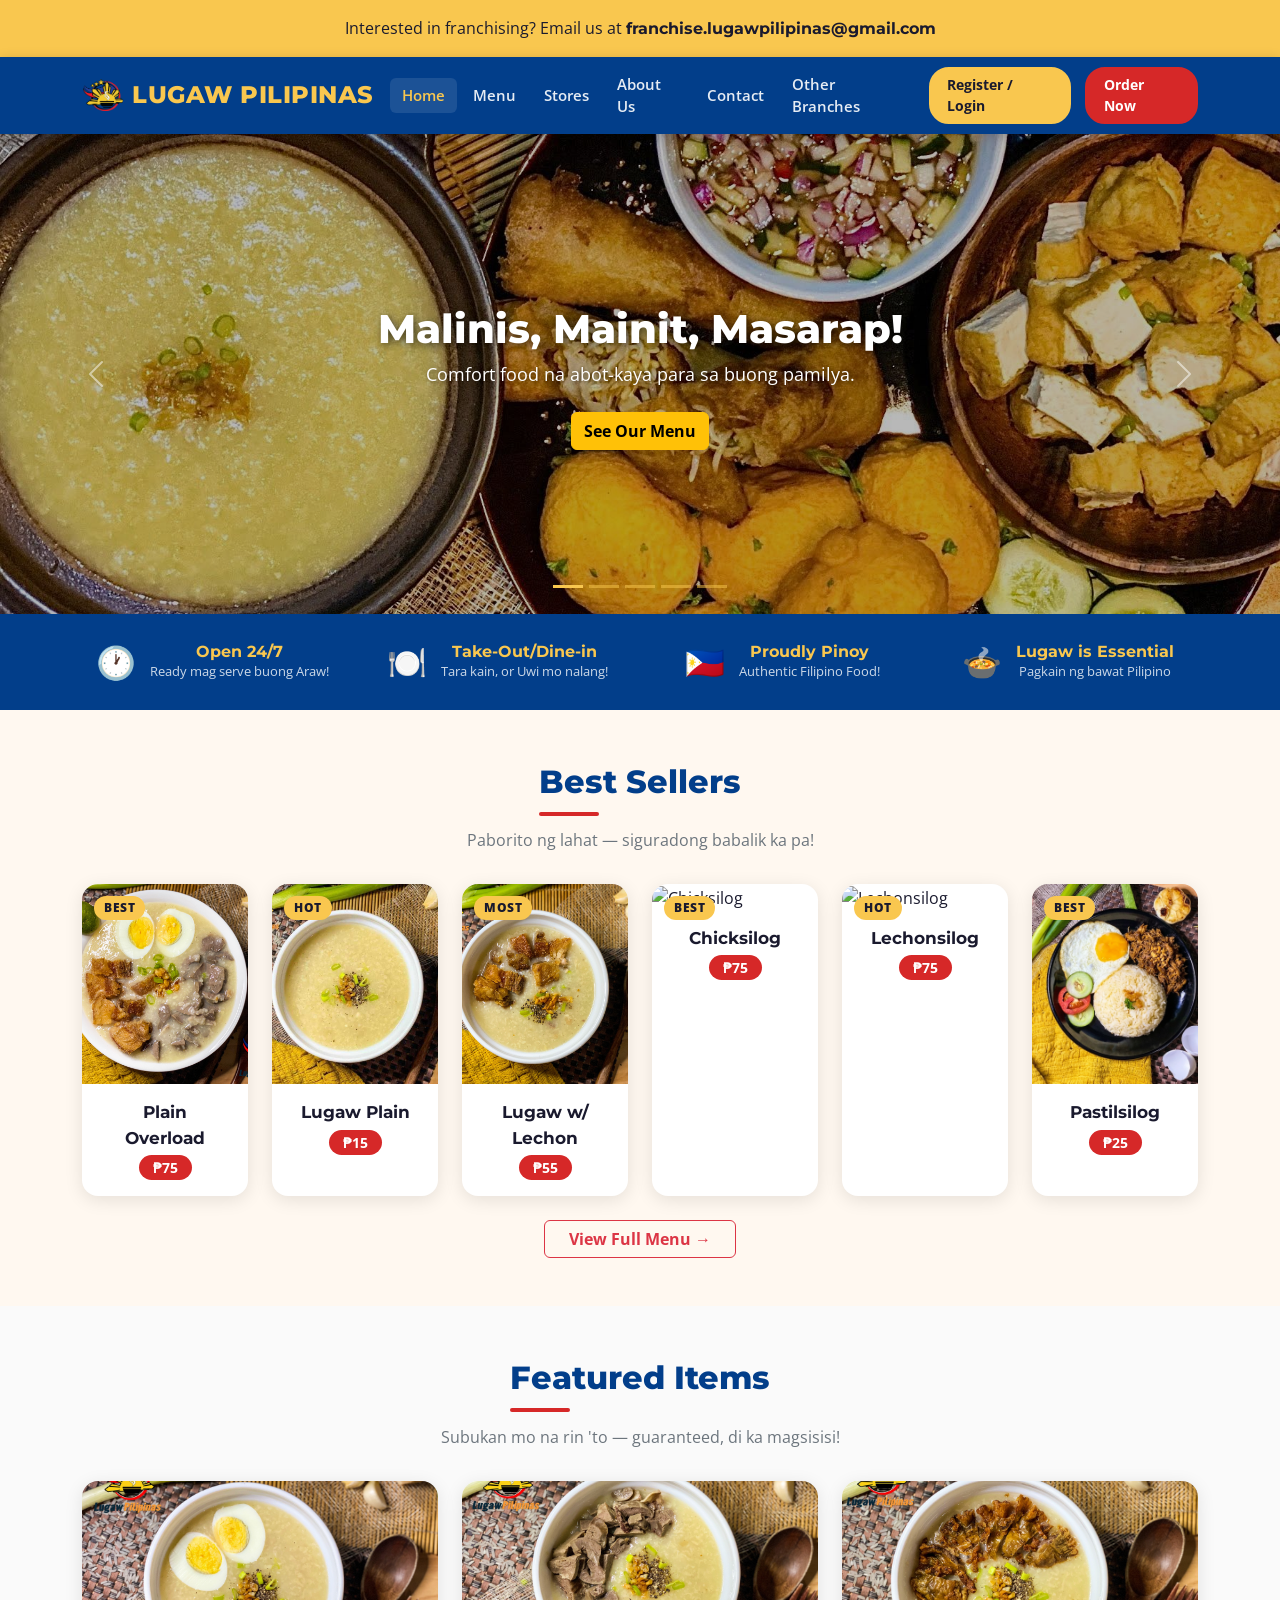
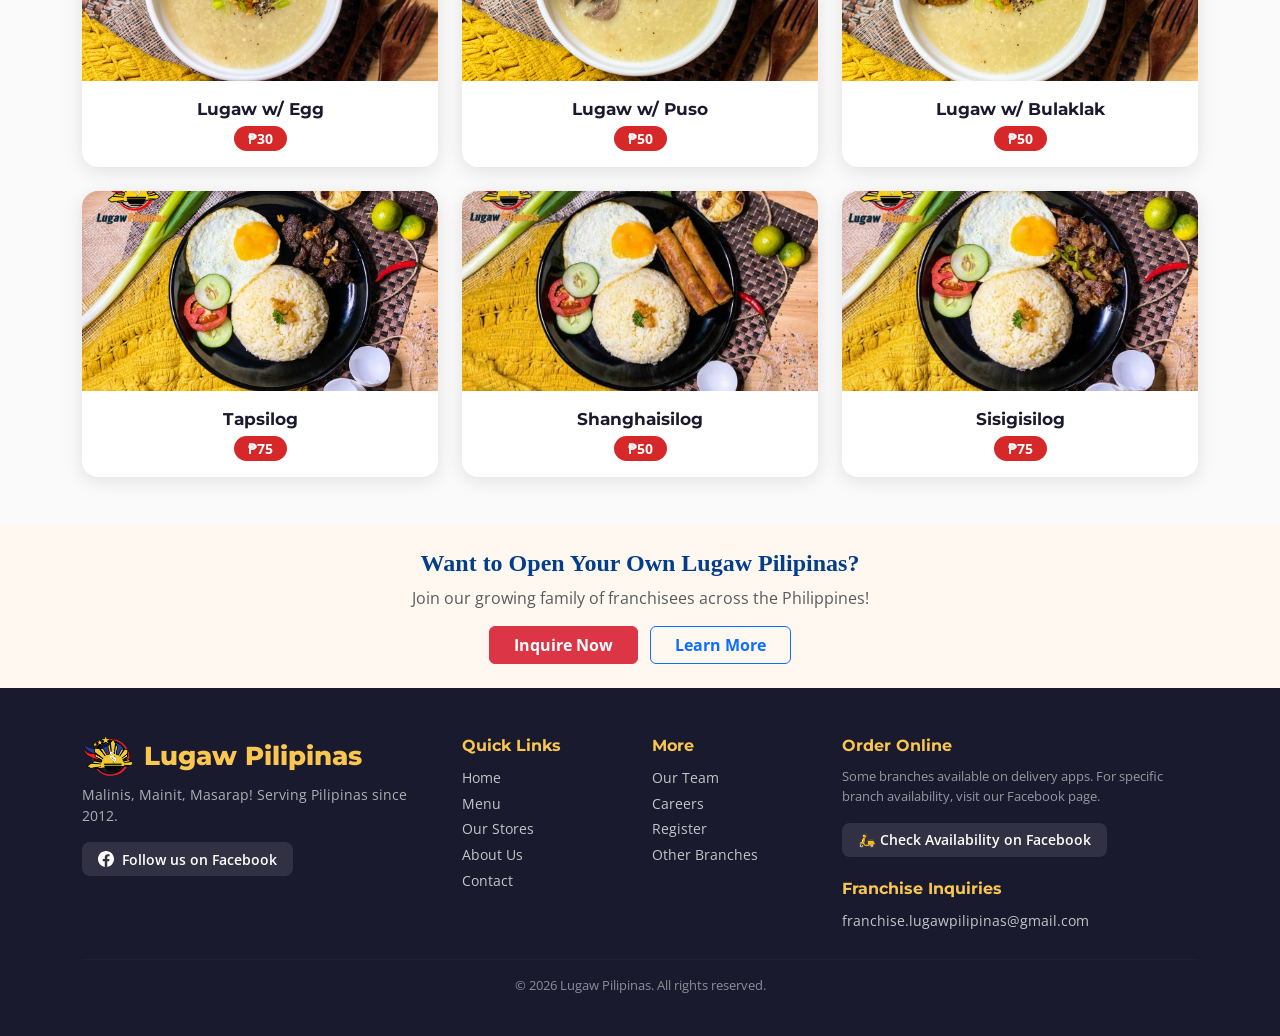
==== index.html @ b38a5993 "Initial commit" ====
<!DOCTYPE html>
<head>
  <meta charset="UTF-8">
  <meta name="viewport" content="width=device-width, initial-scale=1.0">
  <title>Lugaw Pilipinas</title>
  <link rel="icon" type="image/png" href="images/LP_logo.png">
  <link rel="stylesheet" href="https://cdn.jsdelivr.net/npm/bootstrap@5.3.3/dist/css/bootstrap.min.css">
  <link rel="stylesheet" href="style.css">
</head>


<div class="franchise-strip">
    Interested in franchising? Email us at 
  <a href="mailto:franchise.lugawpilipinas@gmail.com">franchise.lugawpilipinas@gmail.com</a>
</div>


<nav class="navbar navbar-expand-lg">
  <div class="container">
    <a class="navbar-brand" href="index.html">
      <img src="images/LP_logo.png" onerror="this.style.display='none'">
      LUGAW PILIPINAS
    </a>
    <button class="navbar-toggler" type="button" data-bs-toggle="collapse" data-bs-target="#navMenu">
      <span class="navbar-toggler-icon"></span>
    </button>
    <div class="collapse navbar-collapse" id="navMenu">
      <ul class="navbar-nav ms-auto align-items-lg-center gap-1 mb-2 mb-lg-0">
        <li class="nav-item"><a class="nav-link active" href="index.html">Home</a></li>
        <li class="nav-item"><a class="nav-link" href="menu.html">Menu</a></li>
        <li class="nav-item"><a class="nav-link" href="branches.html">Stores</a></li>
        <li class="nav-item"><a class="nav-link" href="about.html">About Us</a></li>
        <li class="nav-item"><a class="nav-link" href="contact.html">Contact</a></li>
        <li class="nav-item">
          <a class="nav-link" href="https://www.google.com/maps/d/u/0/viewer?mid=1OYzXHNmvgq7VIw6XNcVgfsCCvKDxKvw&femb=1&ll=14.51288970829258%2C122.17205900000002&z=8" target="_blank">Other Branches</a>
        </li>
      </ul>
      <div class="ms-lg-3 d-flex gap-2 mt-2 mt-lg-0">
        <a class="nav-link btn-register" href="register.html">Register / Login</a>
        <a class="nav-link btn-order" href="https://www.foodpanda.com.ph" target="_blank">Order Now</a>
      </div>
    </div>
  </div>
</nav>


<div id="heroCarousel" class="carousel slide carousel-fade" data-bs-ride="carousel" data-bs-interval="4000">
  <div class="carousel-indicators">
    <button type="button" data-bs-target="#heroCarousel" data-bs-slide-to="0" class="active"></button>
    <button type="button" data-bs-target="#heroCarousel" data-bs-slide-to="1"></button>
    <button type="button" data-bs-target="#heroCarousel" data-bs-slide-to="2"></button>
    <button type="button" data-bs-target="#heroCarousel" data-bs-slide-to="3"></button>
    <button type="button" data-bs-target="#heroCarousel" data-bs-slide-to="4"></button>
  </div>
  <div class="carousel-inner">
    <div class="carousel-item active">
      <img src="images/Lugaw1.png" alt="Lugaw1">
      <div class="carousel-caption">
        <h2>Malinis, Mainit, Masarap!</h2>
        <p>Comfort food na abot-kaya para sa buong pamilya.</p>
        <a href="menu.html" class="btn btn-warning fw-bold mt-2">See Our Menu</a>
      </div>
    </div>
    <div class="carousel-item">
      <img src="images/Lugaw2.png" alt="Lugaw2">
      <div class="carousel-caption">
        <h2>The Original Lugaw Experience</h2>
        <p>Simula sa isang kariton, lumagong naging puso ng komunidad.</p>
      </div>
    </div>
    <div class="carousel-item">
      <img src="images/Lugaw3.png" alt="Lugaw3">
      <div class="carousel-caption">
        <h2>Silog Meals & More</h2>
        <p>Chicksilog, Tapsilog, Lechonsilog — piling-pili ang sarap!</p>
      </div>
    </div>
    <div class="carousel-item">
      <img src="images/Lugaw4.png" alt="Lugaw4">
      <div class="carousel-caption">
        <h2>Everyone’s go-to choice</h2>
        <p>Mula estudyante hanggang kay lola—abot-kaya pero masarap, mula pastil at lugaw hanggang sa mga silog meals.</p>
      </div>
    </div>
    <div class="carousel-item">
      <img src="images/Lugaw5.png" alt="Lugaw5">
      <div class="carousel-caption">
        <h2>12 Years of Serving Pilipinas</h2>
        <p>Naglilingkod nang may pagmamahal mula pa noong simula.</p>
        <a href="about.html" class="btn btn-outline-light fw-bold mt-2">Our Story</a>
      </div>
    </div>
  </div>
  <button class="carousel-control-prev" type="button" data-bs-target="#heroCarousel" data-bs-slide="prev">
    <span class="carousel-control-prev-icon"></span>
  </button>
  <button class="carousel-control-next" type="button" data-bs-target="#heroCarousel" data-bs-slide="next">
    <span class="carousel-control-next-icon"></span>
  </button>
</div>
<div class="features-strip">
  <div class="container">
    <div class="row text-center gy-3">
      <div class="col-6 col-md-3">
        <div class="feature-item justify-content-center">
          <img src="images/24hours.png" alt="24/7" onerror="this.outerHTML='<span style=font-size:2rem>🕐</span>'">
          <div>
            <h6>Open 24/7</h6>
            <p>Ready mag serve buong Araw!</p>
          </div>
        </div>
      </div>
      <div class="col-6 col-md-3">
        <div class="feature-item justify-content-center">
          <img src="images/grabfood.png" alt="GrabFood" onerror="this.outerHTML='<span style=font-size:2rem>🍽️</span>'">
          <div>
            <h6>Take-Out/Dine-in</h6>
            <p>Tara kain, or Uwi mo nalang!</p>
          </div>
        </div>
      </div>
      <div class="col-6 col-md-3">
        <div class="feature-item justify-content-center">
          <img src="images/foodpanda.png" alt="foodpanda" onerror="this.outerHTML='<span style=font-size:2rem>🇵🇭</span>'">
          <div>
            <h6>Proudly Pinoy</h6>
            <p>Authentic Filipino Food!</p>
          </div>
        </div>
      </div>
      <div class="col-6 col-md-3">
        <div class="feature-item justify-content-center">
          <img src="images/essential.png" alt="Essential" onerror="this.outerHTML='<span style=font-size:2rem>🍲</span>'">
          <div>
            <h6>Lugaw is Essential</h6>
            <p>Pagkain ng bawat Pilipino</p>
          </div>
        </div>
      </div>
    </div>
  </div>
</div>

<section class="py-5 bg-offwhite">
  <div class="container">
    <div class="text-center mb-4">
      <span class="section-title">Best Sellers</span>
      <p class="section-sub mt-2">Paborito ng lahat — siguradong babalik ka pa!</p>
    </div>
    <div class="row g-4">

      <div class="col-6 col-md-4 col-lg-2">
        <div class="food-card position-relative h-100">
          <span class="bestseller-badge"> Best</span>
          <img src="images/LugawOverload.png" alt="Lugaw Overload">
          <div class="card-body text-center">
            <div class="card-title">Plain Overload</div>
            <span class="price-tag">₱75</span>
          </div>
        </div>
      </div>

      <div class="col-6 col-md-4 col-lg-2">
        <div class="food-card position-relative h-100">
          <span class="bestseller-badge"> Hot</span>
          <img src="images/PlainLugaw.png" alt="Lugaw Plain">
          <div class="card-body text-center">
            <div class="card-title">Lugaw Plain</div>
            <span class="price-tag">₱15</span>
          </div>
        </div>
      </div>

      <div class="col-6 col-md-4 col-lg-2">
        <div class="food-card position-relative h-100">
          <span class="bestseller-badge"> Most</span>
          <img src="images/LugawLechon.png" alt="Lugaw Lechon">
          <div class="card-body text-center">
            <div class="card-title">Lugaw w/ Lechon</div>
            <span class="price-tag">₱55</span>
          </div>
        </div>
      </div>

      <div class="col-6 col-md-4 col-lg-2">
        <div class="food-card position-relative h-100">
          <span class="bestseller-badge"> Best</span>
          <img src="images/Chicksilog.png" alt="Chicksilog">
          <div class="card-body text-center">
            <div class="card-title">Chicksilog</div>
            <span class="price-tag">₱75</span>
          </div>
        </div>
      </div>

      <div class="col-6 col-md-4 col-lg-2">
        <div class="food-card position-relative h-100">
          <span class="bestseller-badge"> Hot</span>
          <img src="images/Lechonsilog.png" alt="Lechonsilog">
          <div class="card-body text-center">
            <div class="card-title">Lechonsilog</div>
            <span class="price-tag">₱75</span>
          </div>
        </div>
      </div>

      <div class="col-6 col-md-4 col-lg-2">
        <div class="food-card position-relative h-100">
          <span class="bestseller-badge"> Best</span>
          <img src="images/PastilEgg.png" alt="PastilEgg">
          <div class="card-body text-center">
            <div class="card-title">Pastilsilog</div>
            <span class="price-tag">₱25</span>
          </div>
        </div>
      </div>

    </div>
    <div class="text-center mt-4">
      <a href="menu.html" class="btn btn-outline-danger fw-bold px-4">View Full Menu →</a>
    </div>
  </div>
</section>

<section class="py-5">
  <div class="container">
    <div class="text-center mb-4">
      <span class="section-title">Featured Items</span>
      <p class="section-sub mt-2">Subukan mo na rin 'to — guaranteed, di ka magsisisi!</p>
    </div>
    <div class="row g-4">

      <div class="col-6 col-md-4 col-lg-2-4">
        <div class="food-card h-100">
          <img src="images/LugawEgg.png" alt="Lugaw w/ Egg">
          <div class="card-body text-center">
            <div class="card-title">Lugaw w/ Egg</div>
            <span class="price-tag">₱30</span>
          </div>
        </div>
      </div>

      <div class="col-6 col-md-4 col-lg-2-4">
        <div class="food-card h-100">
          <img src="images/LugawPuso.png" alt="Lugaw w/ Puso">
          <div class="card-body text-center">
            <div class="card-title">Lugaw w/ Puso</div>
            <span class="price-tag">₱50</span>
          </div>
        </div>
      </div>

      <div class="col-6 col-md-4 col-lg-2-4">
        <div class="food-card h-100">
          <img src="images/LugawBulaklak.png" alt="LugawBulaklak">
          <div class="card-body text-center">
            <div class="card-title">Lugaw w/ Bulaklak</div>
            <span class="price-tag">₱50</span>
          </div>
        </div>
      </div>

      <div class="col-6 col-md-4 col-lg-2-4">
        <div class="food-card h-100">
          <img src="images/Tapsilog.png" alt="Tapsilog">
          <div class="card-body text-center">
            <div class="card-title">Tapsilog</div>
            <span class="price-tag">₱75</span>
          </div>
        </div>
      </div>

      <div class="col-6 col-md-4 col-lg-2-4">
        <div class="food-card h-100">
          <img src="images/Shanghaisilog.png" alt="Shanghaisilog">
          <div class="card-body text-center">
            <div class="card-title">Shanghaisilog</div>
            <span class="price-tag">₱50</span>
          </div>
        </div>
      </div>
      <div class="col-6 col-md-4 col-lg-2-4">
        <div class="food-card h-100">
          <img src="images/Sisigsilog.png" alt="Sisigsilog">
          <div class="card-body text-center">
            <div class="card-title">Sisigisilog</div>
            <span class="price-tag">₱75</span>
          </div>
        </div>
      </div>

    </div>
  </div>
</section>


<section class="py-4 bg-offwhite">
  <div class="container text-center">
    <div class="row justify-content-center">
      <div class="col-md-8">
        <h4 style="font-family:'Baloo 2',cursive;font-weight:800;color:var(--blue)">Want to Open Your Own Lugaw Pilipinas?</h4>
        <p class="text-muted mb-3">Join our growing family of franchisees across the Philippines!</p>
        <a href="https://www.facebook.com/LugawPilipinas" class="btn btn-danger fw-bold px-4 me-2">Inquire Now</a>
        <a href="contact.html" class="btn btn-outline-primary fw-bold px-4">Learn More</a>
      </div>
    </div>
  </div>
</section>


<footer>
  <div class="container">
    <div class="row gy-4">
      <div class="col-md-4">
        <div class="footer-brand mb-2">
          <img src="images/LP_logo.png" onerror="this.style.display='none'">
          Lugaw Pilipinas
        </div>
        <p style="font-size:0.88rem;color:rgba(255,255,255,0.65)">Malinis, Mainit, Masarap! Serving Pilipinas since 2012.</p>
        <div class="mt-3">
          <a href="https://www.facebook.com/LugawPilipinas" target="_blank" class="social-icon">
            <svg width="16" height="16" fill="currentColor" viewBox="0 0 24 24"><path d="M24 12.073c0-6.627-5.373-12-12-12s-12 5.373-12 12c0 5.99 4.388 10.954 10.125 11.854v-8.385H7.078v-3.47h3.047V9.43c0-3.007 1.792-4.669 4.533-4.669 1.312 0 2.686.235 2.686.235v2.953H15.83c-1.491 0-1.956.925-1.956 1.874v2.25h3.328l-.532 3.47h-2.796v8.385C19.612 23.027 24 18.062 24 12.073z"/></svg>
            Follow us on Facebook
          </a>
        </div>
      </div>
      <div class="col-6 col-md-2">
        <h6>Quick Links</h6>
        <a href="index.html">Home</a>
        <a href="menu.html">Menu</a>
        <a href="branches.html">Our Stores</a>
        <a href="about.html">About Us</a>
        <a href="contact.html">Contact</a>
      </div>
      <div class="col-6 col-md-2">
        <h6>More</h6>
        <a href="personnel.html">Our Team</a>
        <a href="careers.html">Careers</a>
        <a href="register.html">Register</a>
        <a href="https://www.google.com/maps/d/u/0/viewer?mid=1OYzXHNmvgq7VIw6XNcVgfsCCvKDxKvw&femb=1&ll=14.51288970829258%2C122.17205900000002&z=8" target="_blank">Other Branches</a>
      </div>
      <div class="col-md-4">
        <h6>Order Online</h6>
        <p style="font-size:0.82rem;color:rgba(255,255,255,0.55)">Some branches available on delivery apps. For specific branch availability, visit our Facebook page.</p>
        <a href="https://www.facebook.com/LugawPilipinas" target="_blank" class="social-icon" style="width:fit-content">
          🛵 Check Availability on Facebook
        </a>
        <div class="mt-3">
          <h6>Franchise Inquiries</h6>
          <a href="mailto:franchise.lugawpilipinas@gmail.com">franchise.lugawpilipinas@gmail.com</a>
        </div>
      </div>
    </div>
    <hr class="footer-divider">
    <p class="footer-copy">© 2026 Lugaw Pilipinas. All rights reserved.</p>
  </div>
</footer>

<script src="https://cdn.jsdelivr.net/npm/bootstrap@5.3.3/dist/js/bootstrap.bundle.min.js"></script>
</body>
</html>
---- style.css ----
@import url('https://fonts.googleapis.com/css2?family=Montserrat:wght@400;600;700;800;900&family=Open+Sans:wght@400;600;700&display=swap');

:root {
  --red: #D62828;
  --blue: #023E8A;
  --yellow: #F9C74F;
  --white: #FAFAFA;
  --offwhite: #FFF8F0;
  --dark: #1a1a2e;
  --gray: #6c757d;
  --light-gray: #f4f4f4;
}

* { box-sizing: border-box; margin: 0; padding: 0; }

body {
  font-family: 'Open Sans', sans-serif;
  background-color: var(--white);
  color: var(--dark);
}

h1, h2, h3, h4, h5 {
  font-family: 'Montserrat', sans-serif;
} 

.navbar {
  background: var(--blue) !important;
  padding: 0.6rem 1.5rem;
  box-shadow: 0 3px 12px rgba(0,0,0,0.2);
  position: sticky;
  top: 0;
  z-index: 1000;
}

.navbar-brand {
  font-family: 'Montserrat', sans-serif;
  font-size: 1.5rem;
  font-weight: 800;
  color: var(--yellow) !important;
  letter-spacing: 0.5px;
  display: flex;
  align-items: center;
  gap: 8px;
}

.navbar-brand img {
  height: 42px;
  width: 42px;
  object-fit: contain;
  border-radius: 50%;
}

.nav-link {
  color: rgba(255,255,255,0.9) !important;
  font-weight: 600;
  font-size: 0.92rem;
  padding: 0.4rem 0.75rem !important;
  border-radius: 6px;
  transition: all 0.2s;
}

.nav-link:hover, .nav-link.active {
  color: var(--yellow) !important;
  background: rgba(255,255,255,0.1);
}

.navbar .btn-order {
  background: var(--red);
  color: #fff !important;
  border-radius: 20px;
  font-weight: 700;
  padding: 0.35rem 1.1rem !important;
  font-size: 0.88rem;
  border: 2px solid var(--red);
  transition: all 0.2s;
}

.navbar .btn-order:hover {
  background: transparent;
  color: var(--red) !important;
  border-color: var(--red);
}

.navbar .btn-register {
  background: var(--yellow);
  color: var(--dark) !important;
  border-radius: 20px;
  font-weight: 700;
  padding: 0.35rem 1rem !important;
  font-size: 0.88rem;
  border: 2px solid var(--yellow);
  margin-right: 6px;
  transition: all 0.2s;
}

.navbar .btn-register:hover {
  background: transparent;
  color: var(--yellow) !important;
}

.navbar-toggler {
  border-color: rgba(255,255,255,0.4) !important;
}

.navbar-toggler-icon {
  filter: invert(1);
}

.section-title {
  font-family: 'Montserrat', sans-serif;
  font-size: 2rem;
  font-weight: 800;
  color: var(--blue);
  position: relative;
  display: inline-block;
  margin-bottom: 0.3rem;
}

.section-title::after {
  content: '';
  display: block;
  width: 60px;
  height: 4px;
  background: var(--red);
  border-radius: 2px;
  margin-top: 6px;
}

.section-sub {
  color: var(--gray);
  font-size: 1rem;
  margin-bottom: 2rem;
}

.carousel-item {
  height: 480px;
}

.carousel-item img {
  width: 100%;
  height: 480px;
  object-fit: cover;
  filter: brightness(0.72);
}

.carousel-caption {
  bottom: 30%;
}

.carousel-caption h2 {
  font-family: 'Montserrat', sans-serif;
  font-size: 2.5rem;
  font-weight: 800;
  text-shadow: 2px 2px 8px rgba(0,0,0,0.6);
}

.carousel-caption p {
  font-size: 1.1rem;
  text-shadow: 1px 1px 4px rgba(0,0,0,0.5);
}

.carousel-indicators [data-bs-target] {
  background-color: var(--yellow);
}

.features-strip {
  background: var(--blue);
  padding: 1.5rem 0;
}

.feature-item {
  display: flex;
  align-items: center;
  gap: 14px;
  color: #fff;
}

.feature-item img {
  width: 52px;
  height: 52px;
  object-fit: contain;
}

.feature-item h6 {
  font-family: 'Montserrat', sans-serif;
  font-size: 1rem;
  font-weight: 700;
  color: var(--yellow);
  margin: 0;
}

.feature-item p {
  font-size: 0.8rem;
  color: rgba(255,255,255,0.8);
  margin: 0;
}

.food-card {
  border: none;
  border-radius: 16px;
  overflow: hidden;
  box-shadow: 0 4px 18px rgba(0,0,0,0.1);
  transition: transform 0.25s, box-shadow 0.25s;
  background: #fff;
}

.food-card:hover {
  transform: translateY(-6px);
  box-shadow: 0 10px 30px rgba(0,0,0,0.15);
}

.food-card img {
  width: 100%;
  height: 200px;
  object-fit: cover;
}

.food-card .card-body {
  padding: 1rem 1.2rem;
}

.food-card .card-title {
  font-family: 'Montserrat', sans-serif;
  font-weight: 700;
  color: var(--dark);
  font-size: 1.05rem;
}

.food-card .price-tag {
  background: var(--red);
  color: #fff;
  border-radius: 20px;
  padding: 2px 14px;
  font-size: 0.88rem;
  font-weight: 700;
  display: inline-block;
  margin-top: 4px;
}

.bestseller-badge {
  position: absolute;
  top: 12px;
  left: 12px;
  background: var(--yellow);
  color: var(--dark);
  font-size: 0.72rem;
  font-weight: 800;
  border-radius: 20px;
  padding: 3px 10px;
  letter-spacing: 0.5px;
  text-transform: uppercase;
}

.bg-offwhite { background-color: var(--offwhite); }
.bg-light-gray { background-color: var(--light-gray); }

.menu-category-header {
  background: var(--blue);
  color: var(--yellow);
  font-family: 'Montserrat', sans-serif;
  font-size: 1.5rem;
  font-weight: 800;
  padding: 0.75rem 1.5rem;
  border-radius: 12px;
  margin-bottom: 1.25rem;
  display: flex;
  align-items: center;
  gap: 10px;
}

.menu-item-row {
  display: flex;
  justify-content: space-between;
  align-items: center;
  padding: 0.6rem 0;
  border-bottom: 1px dashed #ddd;
}

.menu-item-row:last-child { border-bottom: none; }

.menu-item-name {
  font-weight: 600;
  color: var(--dark);
  font-size: 0.97rem;
}

.menu-item-price {
  font-family: 'Montserrat', sans-serif;
  font-weight: 800;
  color: var(--red);
  font-size: 1rem;
  white-space: nowrap;
}

.menu-card {
  background: #fff;
  border-radius: 16px;
  box-shadow: 0 3px 16px rgba(0,0,0,0.08);
  padding: 1.5rem;
  margin-bottom: 1.5rem;
}

.branch-card {
  border: none;
  border-radius: 16px;
  box-shadow: 0 4px 18px rgba(0,0,0,0.09);
  overflow: hidden;
  transition: transform 0.2s;
  background: #fff;
}

.branch-card:hover {
  transform: translateY(-4px);
}

.branch-card .branch-header {
  background: var(--blue);
  color: var(--yellow);
  font-family: 'Montserrat', sans-serif;
  font-weight: 800;
  font-size: 1.1rem;
  padding: 1rem 1.25rem 0.5rem;
}

.branch-card .branch-body {
  padding: 1rem 1.25rem 1.25rem;
}

.branch-card .badge-open {
  background: #28a745;
  color: #fff;
  font-size: 0.75rem;
  padding: 3px 10px;
  border-radius: 20px;
  font-weight: 700;
}

.branch-card .btn-dir {
  background: var(--blue);
  color: #fff;
  border-radius: 8px;
  font-size: 0.85rem;
  font-weight: 700;
  padding: 0.4rem 0.9rem;
  text-decoration: none;
  border: none;
  display: inline-block;
  transition: background 0.2s;
}

.branch-card .btn-dir:hover { background: #012a5e; color: #fff; }

.branch-card .btn-menu {
  background: var(--red);
  color: #fff;
  border-radius: 8px;
  font-size: 0.85rem;
  font-weight: 700;
  padding: 0.4rem 0.9rem;
  text-decoration: none;
  border: none;
  display: inline-block;
  transition: background 0.2s;
}

.branch-card .btn-menu:hover { background: #a31e1e; color: #fff; }

.about-hero {
  background: linear-gradient(135deg, var(--blue) 0%, #034a9e 100%);
  color: #fff;
  padding: 5rem 0 4rem;
  position: relative;
  overflow: hidden;
}

.about-hero::before {
  content: '';
  position: absolute;
  top: -50px; right: -50px;
  width: 300px; height: 300px;
  background: rgba(249,199,79,0.12);
  border-radius: 50%;
}

.about-hero h1 {
  font-family: 'Montserrat', sans-serif;
  font-size: 3rem;
  font-weight: 800;
}

.about-hero .tagline {
  font-size: 1.25rem;
  color: var(--yellow);
  font-weight: 700;
  font-family: 'Montserrat', sans-serif;
}

.mission-card {
  border-left: 5px solid var(--red);
  background: #fff;
  border-radius: 0 12px 12px 0;
  padding: 1.5rem;
  box-shadow: 0 3px 14px rgba(0,0,0,0.07);
}

.vision-card {
  border-left: 5px solid var(--blue);
  background: #fff;
  border-radius: 0 12px 12px 0;
  padding: 1.5rem;
  box-shadow: 0 3px 14px rgba(0,0,0,0.07);
}

.milestone-num {
  font-family: 'Montserrat', sans-serif;
  font-size: 3rem;
  font-weight: 800;
  color: var(--red);
  line-height: 1;
}

footer {
  background: var(--dark);
  color: rgba(255,255,255,0.8);
  padding: 3rem 0 1.5rem;
}

footer .footer-brand {
  font-family: 'Montserrat', sans-serif;
  font-size: 1.6rem;
  font-weight: 800;
  color: var(--yellow);
  display: flex;
  align-items: center;
  gap: 10px;
}

footer .footer-brand img {
  height: 40px;
  border-radius: 50%;
}

footer h6 {
  color: var(--yellow);
  font-family: 'Montserrat', sans-serif;
  font-weight: 700;
  margin-bottom: 0.75rem;
  font-size: 1rem;
}

footer a {
  color: rgba(255,255,255,0.75);
  text-decoration: none;
  font-size: 0.9rem;
  display: block;
  margin-bottom: 4px;
  transition: color 0.2s;
}

footer a:hover { color: var(--yellow); }

.footer-divider {
  border-color: rgba(255,255,255,0.1);
  margin: 1.5rem 0 1rem;
}

.footer-copy {
  font-size: 0.82rem;
  color: rgba(255,255,255,0.5);
  text-align: center;
}

.social-icon {
  display: inline-flex;
  align-items: center;
  gap: 8px;
  background: rgba(255,255,255,0.1);
  color: #fff !important;
  padding: 0.4rem 1rem;
  border-radius: 8px;
  font-size: 0.88rem;
  font-weight: 600;
  transition: background 0.2s;
  margin-bottom: 6px;
}

.social-icon:hover {
  background: #1877f2;
  color: #fff !important;
}

/* REGISTER */
.register-section {
  min-height: 80vh;
  background: linear-gradient(135deg, var(--offwhite) 0%, #e8f4f8 100%);
  display: flex;
  align-items: center;
  padding: 3rem 0;
}

.register-card {
  background: #fff;
  border-radius: 20px;
  box-shadow: 0 8px 40px rgba(0,0,0,0.12);
  padding: 2.5rem;
  max-width: 520px;
  margin: 0 auto;
}

.register-card h2 {
  font-family: 'Montserrat', sans-serif;
  font-weight: 800;
  color: var(--blue);
}

.form-label { font-weight: 600; font-size: 0.9rem; }

.btn-primary-custom {
  background: var(--red);
  border: none;
  color: #fff;
  font-weight: 700;
  padding: 0.6rem 2rem;
  border-radius: 25px;
  font-size: 1rem;
  width: 100%;
  transition: background 0.2s, transform 0.1s;
}

.btn-primary-custom:hover {
  background: #b01f1f;
  transform: translateY(-1px);
}

.contact-map iframe {
  border-radius: 14px;
  box-shadow: 0 4px 20px rgba(0,0,0,0.1);
}

.inquiry-card {
  background: #fff;
  border-radius: 16px;
  box-shadow: 0 4px 20px rgba(0,0,0,0.09);
  padding: 2rem;
}

.personnel-card {
  border: none;
  border-radius: 16px;
  box-shadow: 0 3px 16px rgba(0,0,0,0.09);
  text-align: center;
  overflow: hidden;
  background: #fff;
  transition: transform 0.2s;
}

.personnel-card:hover { transform: translateY(-5px); }

.personnel-card .role-badge {
  background: var(--blue);
  color: var(--yellow);
  font-size: 0.78rem;
  font-weight: 700;
  padding: 4px 12px;
  border-radius: 20px;
  display: inline-block;
  margin-bottom: 8px;
}

.personnel-card img {
  width: 100%;
  height: 200px;
  object-fit: cover;
}

.personnel-card .p-body {
  padding: 1.2rem;
}

.job-card {
  background: #fff;
  border-radius: 14px;
  box-shadow: 0 3px 14px rgba(0,0,0,0.08);
  padding: 1.5rem;
  border-left: 4px solid var(--blue);
  transition: border-color 0.2s, transform 0.2s;
}

.job-card:hover {
  border-color: var(--red);
  transform: translateX(4px);
}

/* PAGE HERO */
.page-hero {
  background: linear-gradient(135deg, var(--blue) 0%, #034a9e 100%);
  padding: 3.5rem 0 2.5rem;
  color: #fff;
}

.page-hero h1 {
  font-family: 'Montserrat', sans-serif;
  font-size: 2.5rem;
  font-weight: 800;
}

.page-hero .breadcrumb-item { font-size: 0.88rem; }
.page-hero .breadcrumb-item a { color: var(--yellow); text-decoration: none; }
.page-hero .breadcrumb-item.active { color: rgba(255,255,255,0.7); }
.page-hero .breadcrumb-item + .breadcrumb-item::before { color: rgba(255,255,255,0.5); }

.franchise-strip {
  background: var(--yellow);
  padding: 1rem 0;
  text-align: center;
}

.franchise-strip a {
  color: var(--dark);
  font-weight: 700;
  font-family: 'Montserrat', sans-serif;
  font-size: 1rem;
  text-decoration: none;
}

.franchise-strip a:hover { color: var(--red); }

@media (max-width: 768px) {
  .carousel-item, .carousel-item img { height: 260px; }
  .carousel-caption h2 { font-size: 1.4rem; }
  .about-hero h1 { font-size: 2rem; }
  .section-title { font-size: 1.5rem; }
}
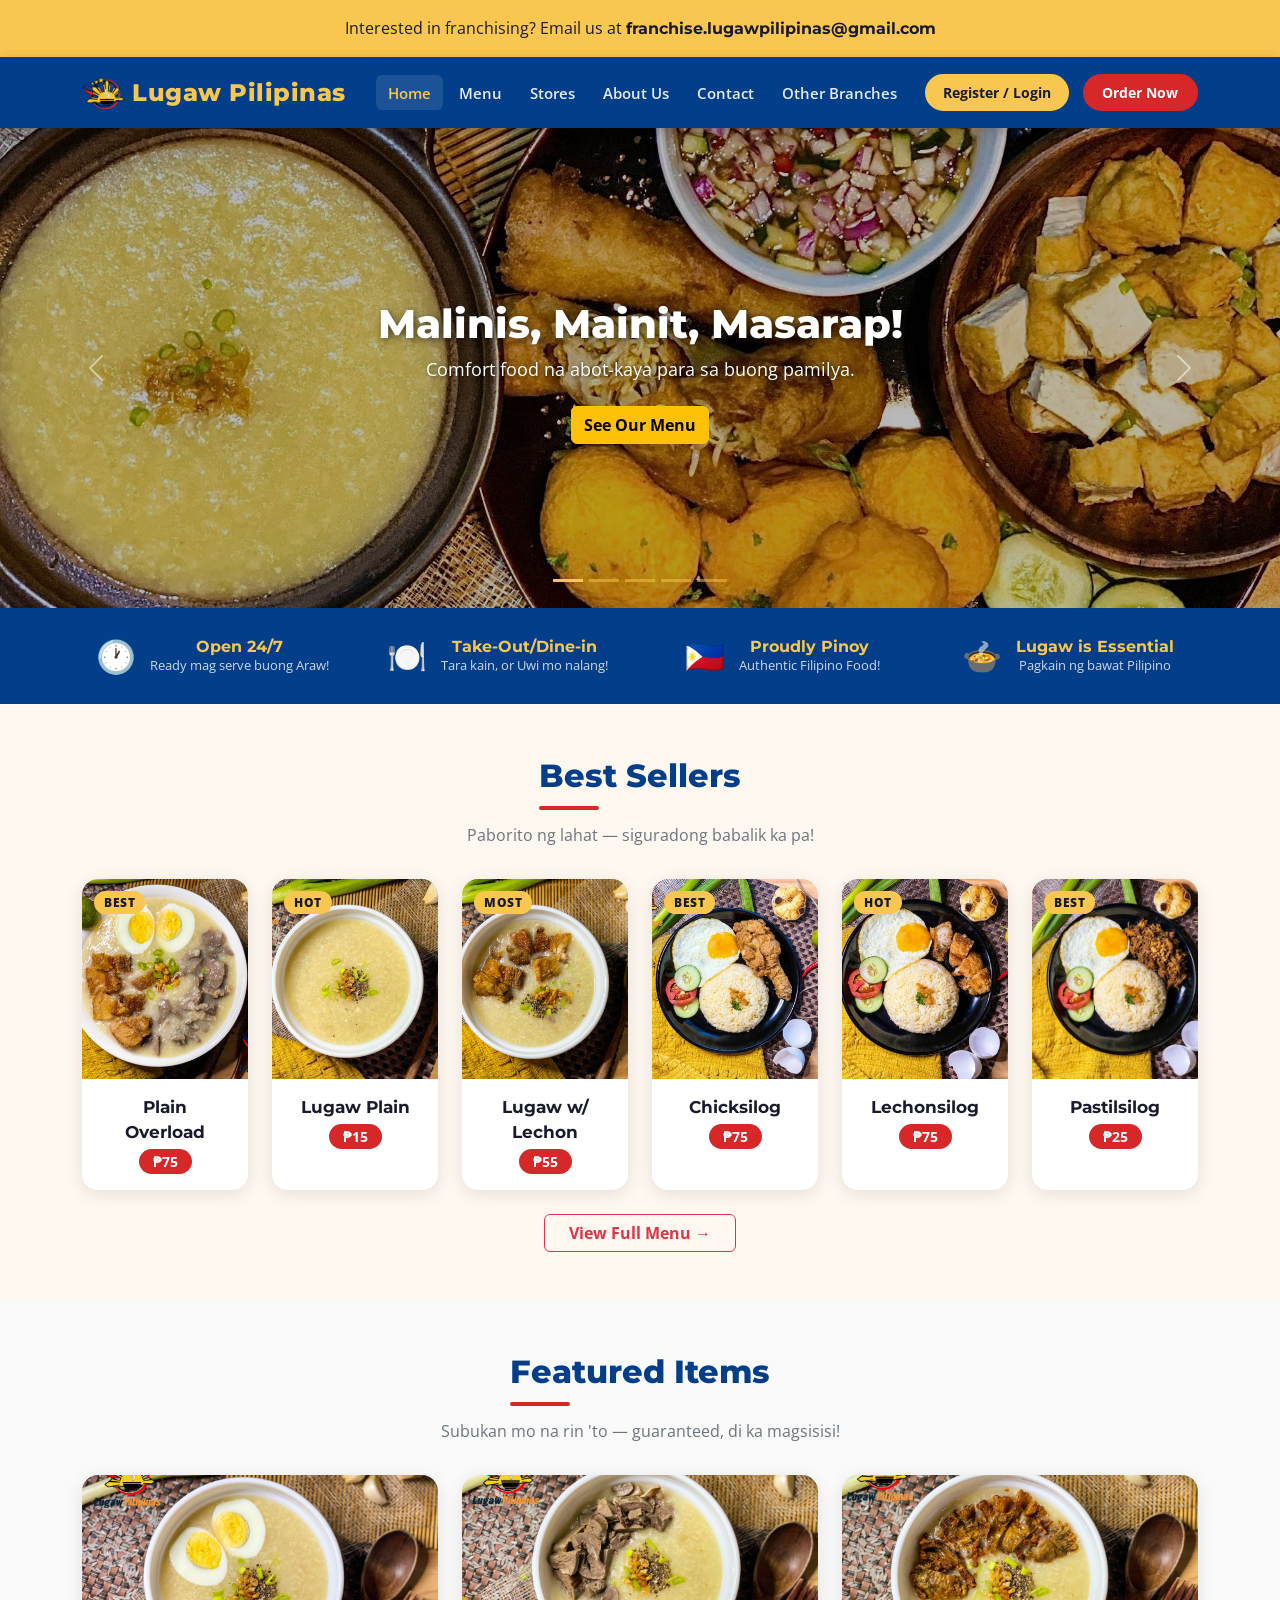
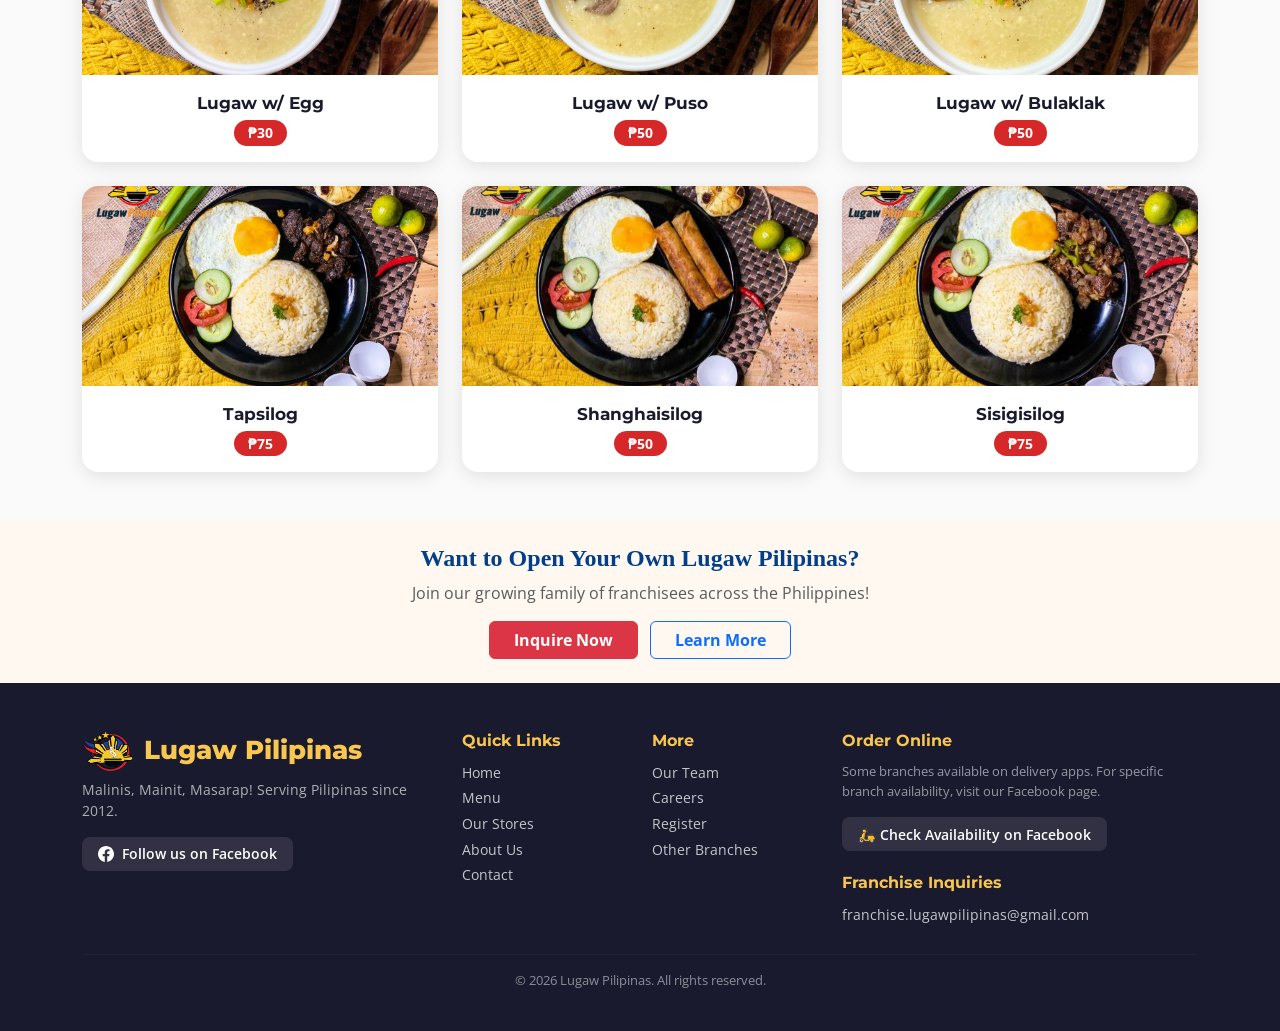
==== commit 8bb3da8f: "Change 'LUGAW PILIPINAS' to 'Lugaw Pilipinas'" ====
--- a/index.html
+++ b/index.html
@@ -19,7 +19,7 @@
   <div class="container">
     <a class="navbar-brand" href="index.html">
       <img src="images/LP_logo.png" onerror="this.style.display='none'">
-      LUGAW PILIPINAS
+      Lugaw Pilipinas
     </a>
     <button class="navbar-toggler" type="button" data-bs-toggle="collapse" data-bs-target="#navMenu">
       <span class="navbar-toggler-icon"></span>
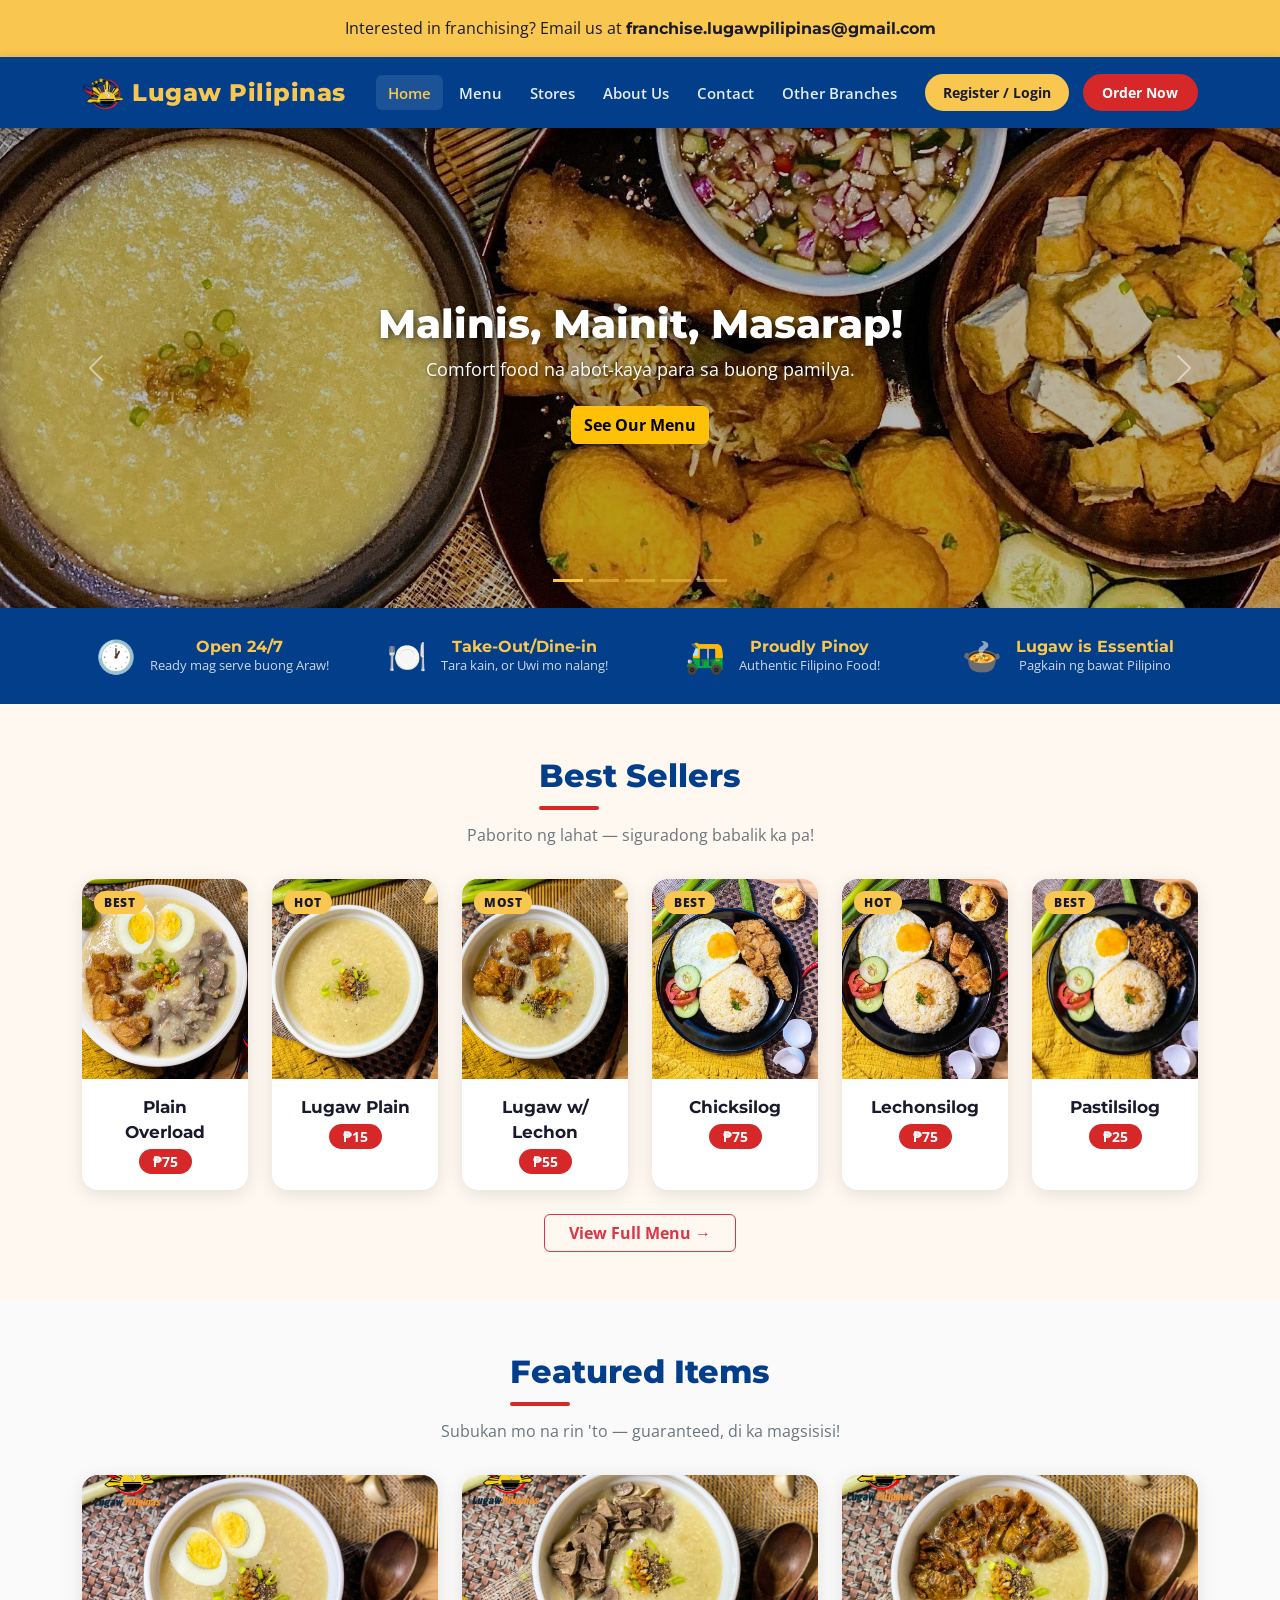
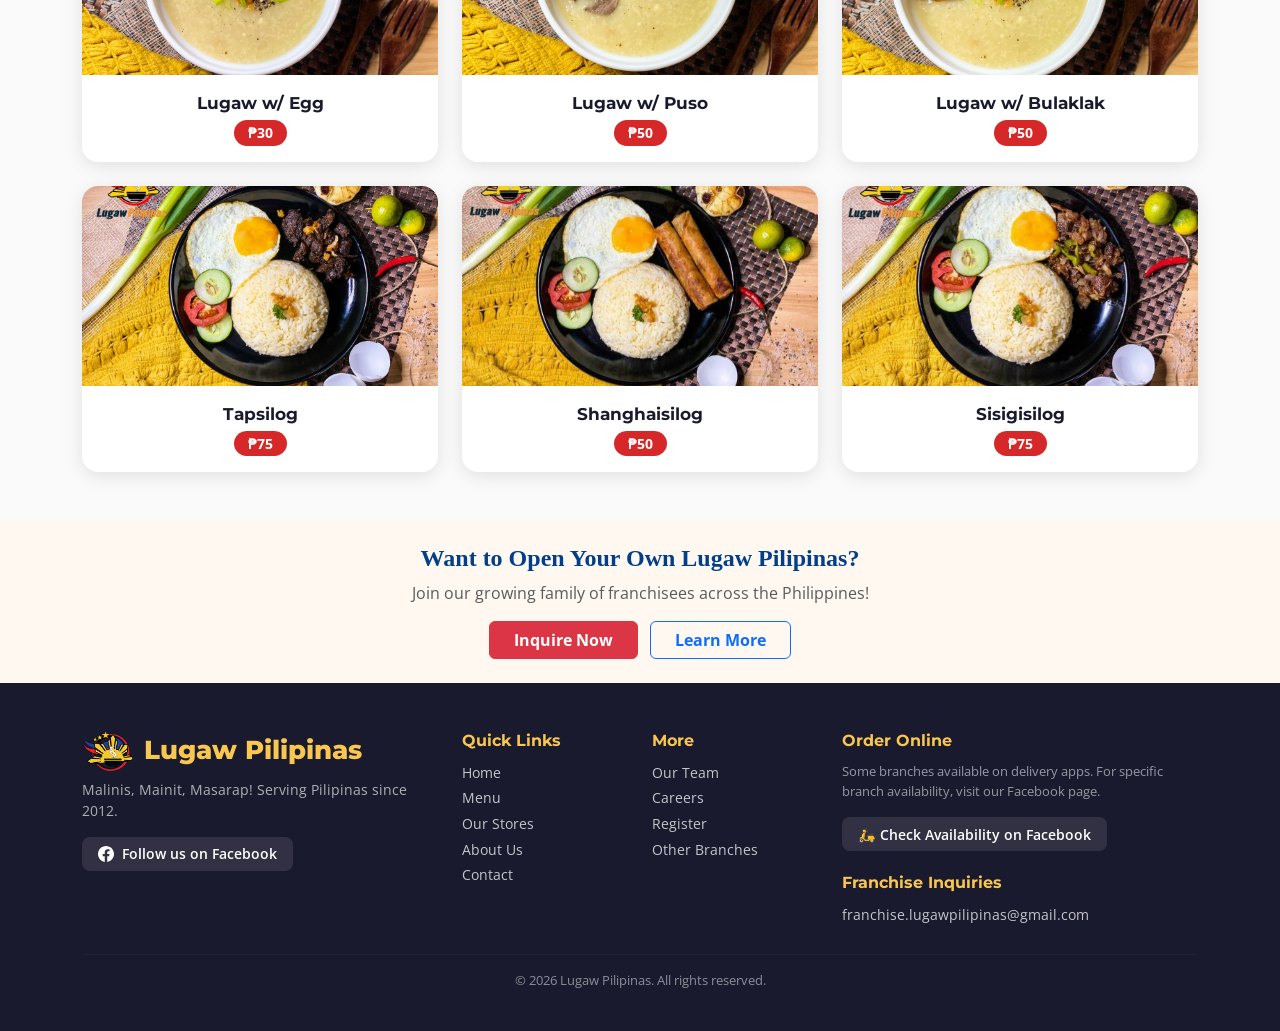
==== commit 8d60f58d: "Change error image icon from 🇵🇭 to 🛺" ====
--- a/index.html
+++ b/index.html
@@ -121,7 +121,7 @@
       </div>
       <div class="col-6 col-md-3">
         <div class="feature-item justify-content-center">
-          <img src="images/foodpanda.png" alt="foodpanda" onerror="this.outerHTML='<span style=font-size:2rem>🇵🇭</span>'">
+          <img src="images/foodpanda.png" alt="foodpanda" onerror="this.outerHTML='<span style=font-size:2rem>🛺</span>'">
           <div>
             <h6>Proudly Pinoy</h6>
             <p>Authentic Filipino Food!</p>
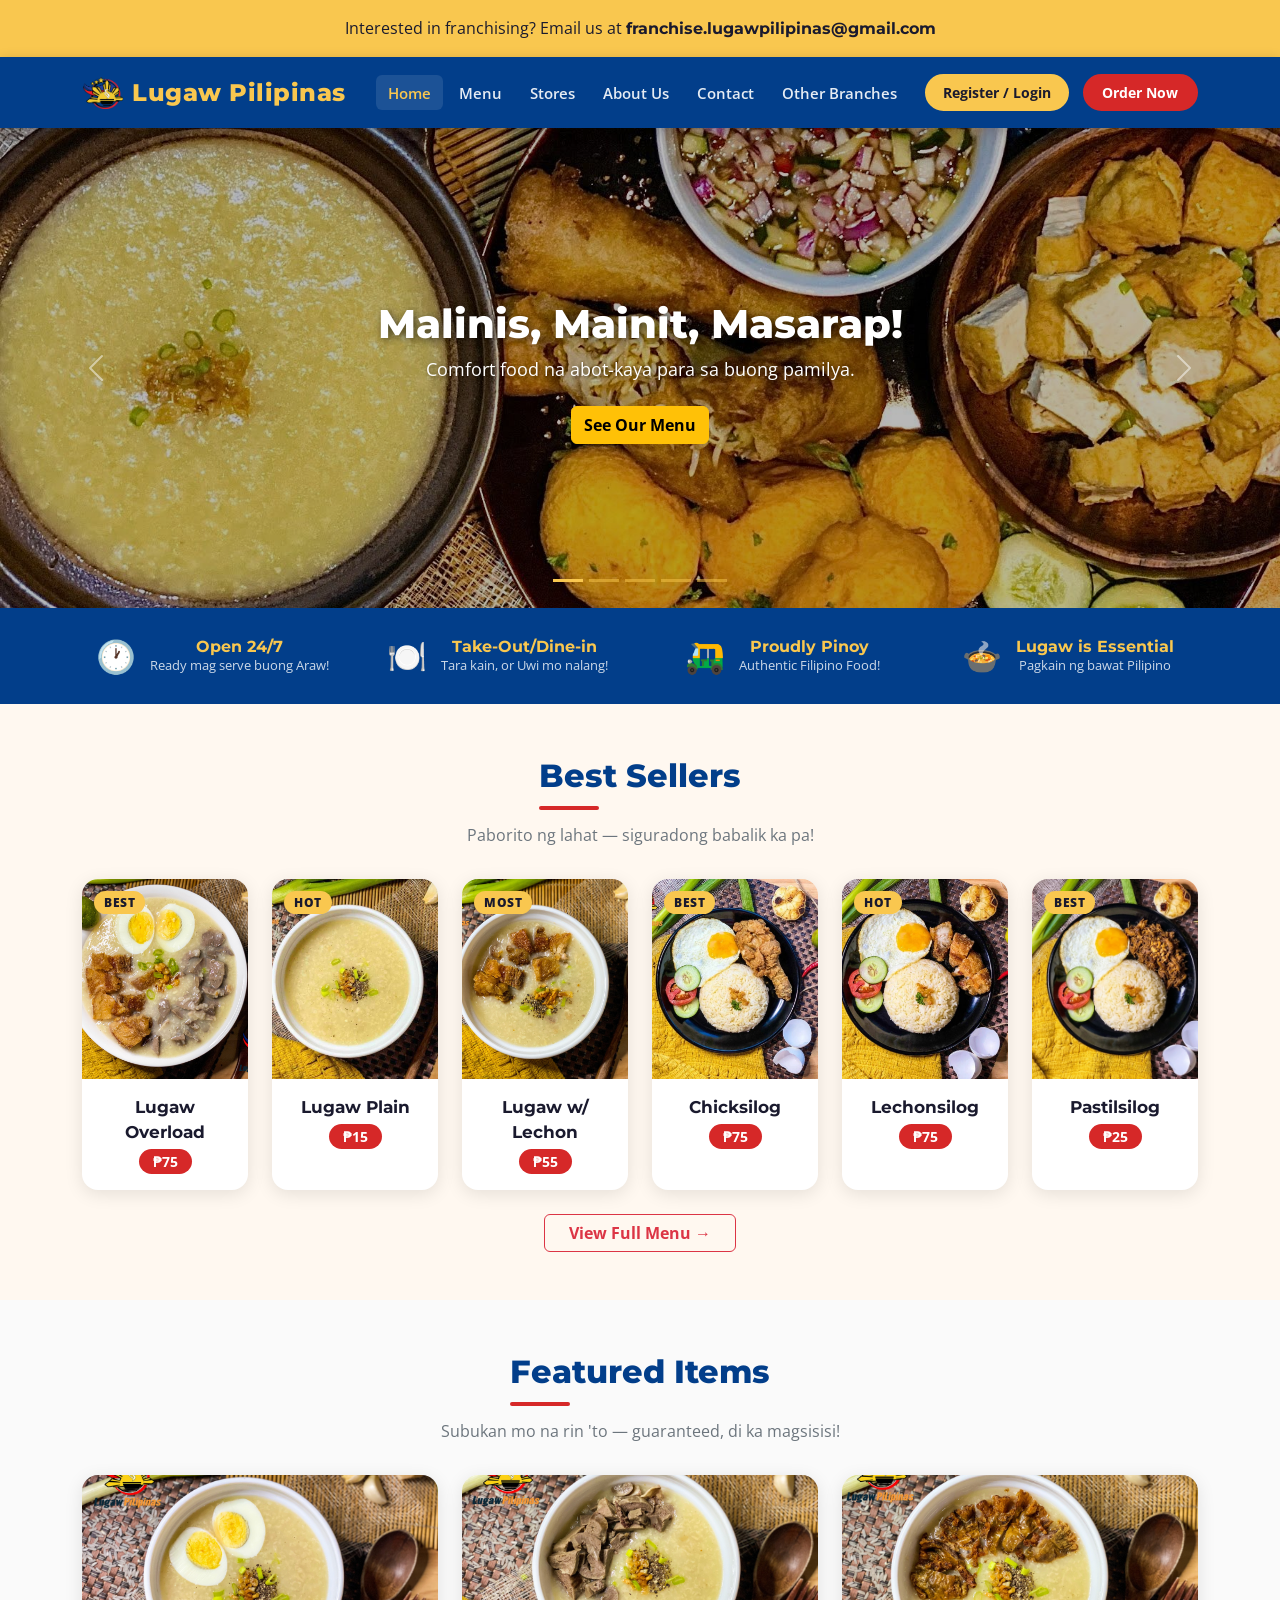
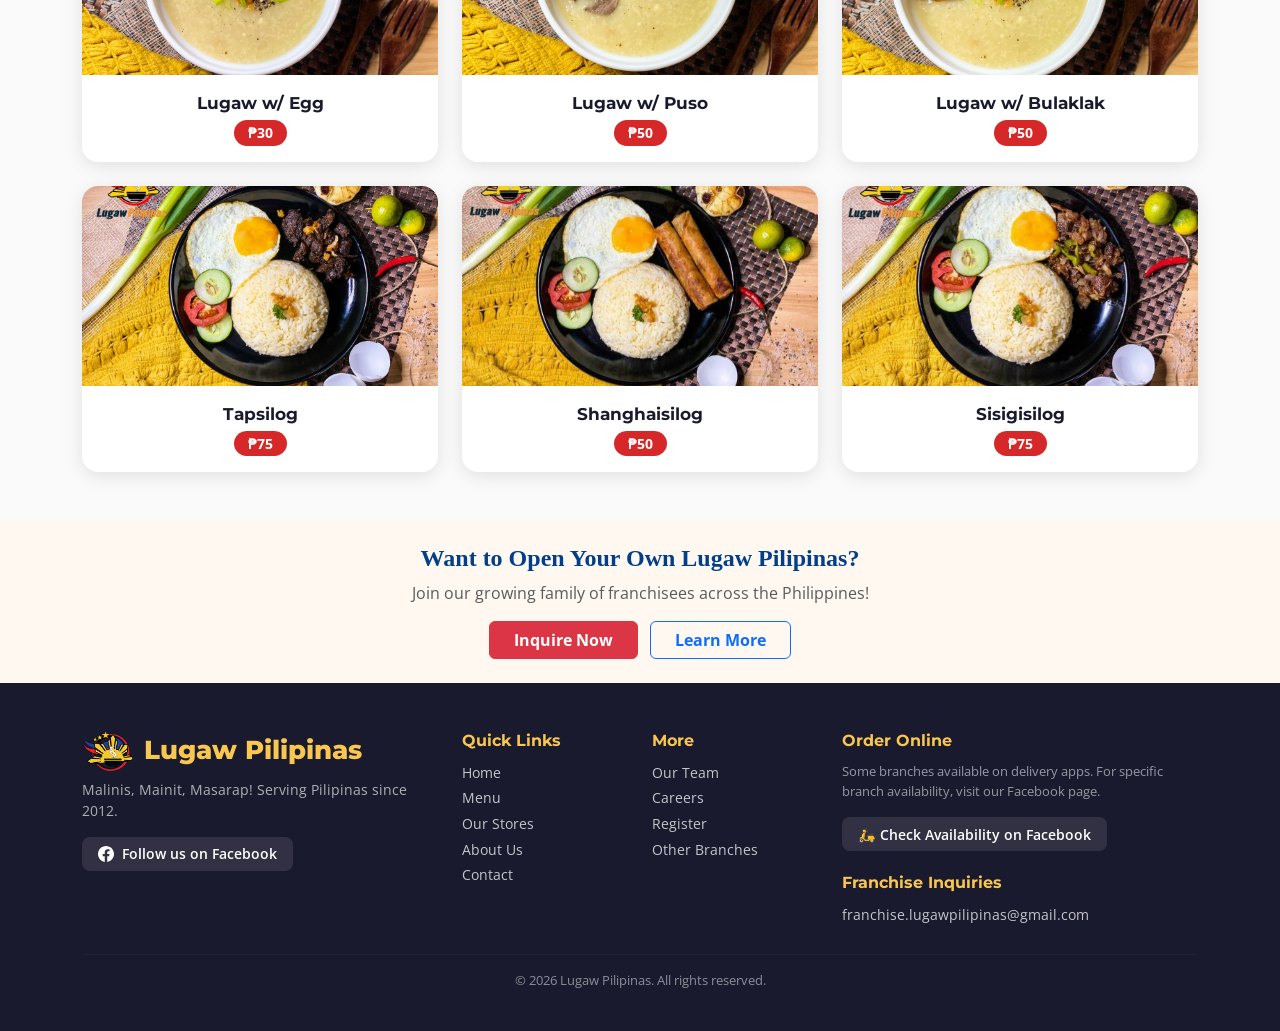
==== commit e03153e8: "Update food card title from 'Plain Overload' to 'Lugaw Overload'" ====
--- a/index.html
+++ b/index.html
@@ -37,7 +37,7 @@
       </ul>
       <div class="ms-lg-3 d-flex gap-2 mt-2 mt-lg-0">
         <a class="nav-link btn-register" href="register.html">Register / Login</a>
-        <a class="nav-link btn-order" href="https://www.foodpanda.com.ph" target="_blank">Order Now</a>
+        <a class="nav-link btn-order" href="https://www.foodpanda.ph/chain/cj9pu/lugaw-pilipinas" target="_blank">Order Now</a>
       </div>
     </div>
   </div>
@@ -154,7 +154,7 @@
           <span class="bestseller-badge"> Best</span>
           <img src="images/LugawOverload.png" alt="Lugaw Overload">
           <div class="card-body text-center">
-            <div class="card-title">Plain Overload</div>
+            <div class="card-title">Lugaw Overload</div>
             <span class="price-tag">₱75</span>
           </div>
         </div>
